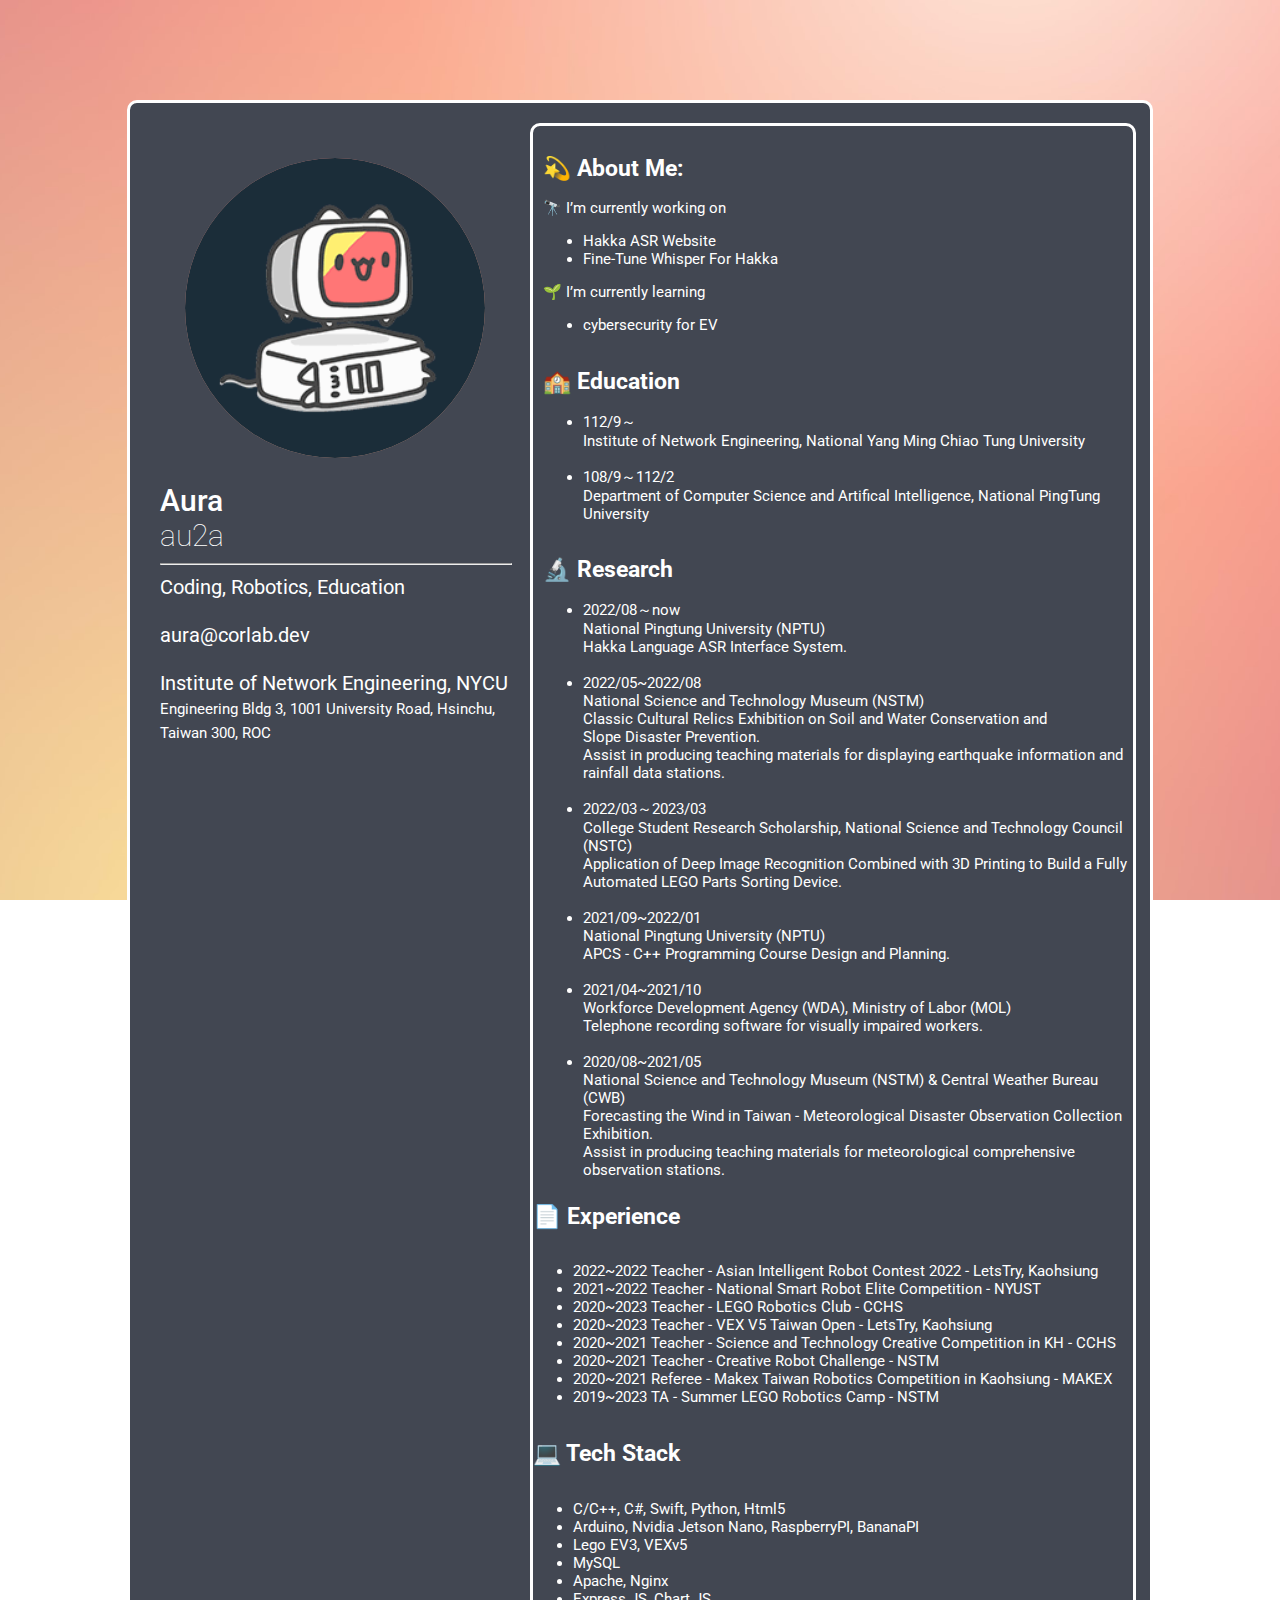
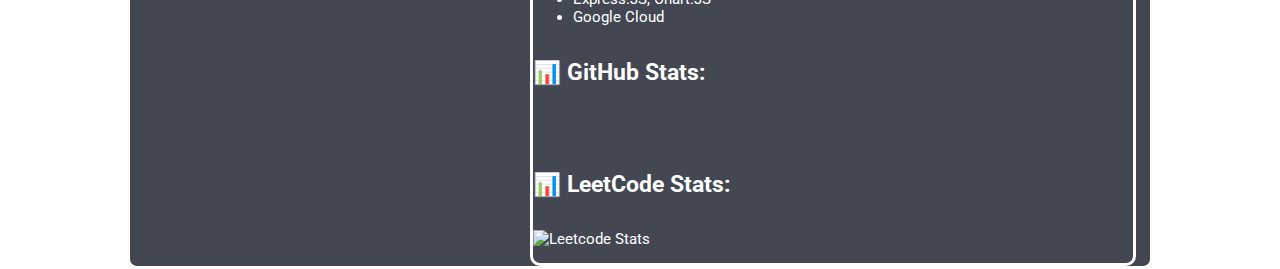
==== index.html @ 82b8f888 "2023/03/27" ====
<!DOCTYPE html>
<html lang="en">

<head>
    <link rel=stylesheet type="text/css" href="css/style.css">
    <meta charset="UTF-8">
    <meta name="viewport" content="width=device-width, initial-scale=1.0">
    <meta http-equiv="X-UA-Compatible" content="ie=edge">
    <title>Document</title>
</head>

<body>
    <div class="Mainarea">
        <div class="left">
            <div class="avatarBackground">
                <img class="avatar" src="css/image/bugcat.gif" alt="Avatar">
            </div>
            <div class="mainInfo">
                <a class="name">Aura</a><br>
                <a class="nickname">au2a</a><br>
                <hr style="width:100%;text-align:left;margin-left:0">
                <a class="bio">Coding, Robotics, Education</a><br>
                <br>
                <a class="email">aura@corlab.dev</a><br>
                <br>
                <div>
                    <a class="company">Institute of Network Engineering, NYCU</a><br>
                    <a class="companyLocation">Engineering Bldg 3, 1001 University Road, Hsinchu, Taiwan 300,
                        ROC</a><br>
                </div>
            </div>
        </div>
        <div class="right">
            <div class="leftDiv">
                <h2>💫 About Me:</h2>
                <p>🔭 I’m currently working on </p>
                <ul>
                    <li>Hakka ASR Website</li>
                    <li>Fine-Tune Whisper For Hakka</li>
                </ul>
                <p>🌱 I’m currently learning </p>
                <ul>
                    <li>cybersecurity for EV</li>
                </ul>
            </div>
            <div class="leftDiv">
                <h2>🏫 Education</h2>
                <ul>
                    <li>112/9～<br>Institute of Network Engineering, National Yang Ming Chiao Tung University</li><br>
                    <li>108/9～112/2<br>Department of Computer Science and Artifical Intelligence, 
                        National PingTung University</li>
                </ul>
            </div>
            <div class="leftDiv">
                <h2>🔬 Research</h2>
                <ul>
                    <li>2022/08～now<br>National Pingtung University (NPTU)<br>Hakka Language ASR Interface System.</li><br>
                    <li>2022/05~2022/08<br>National Science and Technology Museum (NSTM)<br>Classic Cultural Relics Exhibition on Soil and Water Conservation and <br>Slope Disaster Prevention.<br>Assist in producing teaching materials for displaying earthquake information and rainfall data stations.</li><br>
                    <li>2022/03～2023/03<br>College Student Research Scholarship, National Science and Technology Council (NSTC)<br>Application of Deep Image Recognition Combined with 3D Printing to Build a Fully Automated LEGO Parts Sorting Device.</li><br>
                    <li>2021/09~2022/01<br>National Pingtung University (NPTU)<br>APCS - C++ Programming Course Design and Planning.</li><br>
                    <li>2021/04~2021/10<br>Workforce Development Agency  (WDA), Ministry of Labor (MOL)<br>Telephone recording software for visually impaired workers.</li><br>
                    <li>2020/08~2021/05<br>National Science and Technology Museum (NSTM) & Central Weather Bureau <br>(CWB)<br>Forecasting the Wind in Taiwan - Meteorological Disaster Observation Collection Exhibition.<br>Assist in producing teaching materials for meteorological comprehensive observation stations.</li>
                </ul>
            </div>

            <h2 id="-experience">📄 Experience</h2>
            <ul>
                <li>2022~2022 Teacher - Asian Intelligent Robot Contest 2022 - LetsTry, Kaohsiung</li>
                <li>2021~2022 Teacher - National Smart Robot Elite Competition - NYUST</li>
                <li>2020~2023 Teacher - LEGO Robotics Club - CCHS</li>
                <li>2020~2023 Teacher - VEX V5 Taiwan Open - LetsTry, Kaohsiung</li>
                <li>2020~2021 Teacher - Science and Technology Creative Competition in KH - CCHS</li>
                <li>2020~2021 Teacher - Creative Robot Challenge - NSTM</li>
                <li>2020~2021 Referee - Makex Taiwan Robotics Competition in Kaohsiung - MAKEX</li>
                <li>2019~2023 TA - Summer LEGO Robotics Camp - NSTM</li>
            </ul>
            <h2 id="-tech-stack">💻 Tech Stack</h2>
            <ul>
                <li>C/C++, C#, Swift, Python, Html5</li>
                <li>Arduino, Nvidia Jetson Nano, RaspberryPI, BananaPI</li>
                <li>Lego EV3, VEXv5</li>
                <li>MySQL</li>
                <li>Apache, Nginx</li>
                <li>Express.JS, Chart.JS</li>
                <li>Google Cloud</li>
            </ul>
            <h2 id="-github-stats-">📊 GitHub Stats:</h2>
            <p><img src="https://github-readme-stats.vercel.app/api?username=au2a&amp;theme=onedark&amp;hide_border=false&amp;include_all_commits=true&amp;count_private=true"
                    alt="">
                <img src="https://github-readme-stats.vercel.app/api/top-langs/?username=au2a&amp;theme=onedark&amp;hide_border=false&amp;include_all_commits=true&amp;count_private=true&amp;layout=compact"
                    alt="">
            </p>
            <h2 id="-leetcode-stats-">📊 LeetCode Stats:</h2>
            <p><img src="https://leetcard.jacoblin.cool/au2a?theme=nord&amp;ext=heatmap" alt="Leetcode Stats"></p>

        </div>
    </div>
</body>

</html>
---- css/style.css ----
@import url('https://fonts.googleapis.com/css2?family=Roboto:wght@100;400;500&family=Zen+Dots&display=swap');


body {
    background-image: url(image/background.jpg);
    background-repeat: no-repeat;
    background-attachment: fixed;
    background-position: center;
    background-size: cover;
    margin: 0;
    padding: 0;
    border: 0;
    scrollbar-width: none;
    -ms-overflow-style: none;
    
}

body::-webkit-scrollbar {
    display: none;
  }

.Mainarea {
    display: flex;
    flex-direction: row;
    align-items: stretch;
    position: relative;
    width: 1000px;
    top: 100px;
    border: 3px solid white;
    border-radius: 10px;
    background-color: #424752;
    color:white;
    margin: auto;
    padding: 10px;
}

.title{
    font-family: 'Zen Dots', cursive;
    font-size: 72px;
    color: transparent;
    background-image: linear-gradient(90deg, #fba33f, #f5c99b);
    -webkit-background-clip: text;
}

.avatarBackground{
    position: relative;
    top: 10px;
    left: 10px;
    width: 350px;
    height: 350px;
}

.avatar{
    background-image: url(image/background.jpg);
    border-radius: 50%;
    position: relative;
    top: 25px;
    left: 25px;
    width: 300px;
    height: 300px;
}

.left{
    font-family: 'Roboto', monospace;
    display: flex;
    flex-direction: column;
    width: 350px;
    position: relative;
    top: 10px;
    left: 10px;
    font-size: 20px;
}

.right{
    font-family: 'Roboto', monospace;
    display: flex;
    border-radius: 10px;
    border: 3px solid white;
    flex-direction: column;
    position: relative;
    width: 600px;
    top: 10px;
    left: 40px;
    font-size: 15px;
}

.mainInfo{
    position: relative;
    top: 10px;
    left: 10px;
}

.name{
    font-size: 30px;
    font-weight: 500;
}

.nickname{
    font-size: 30px;
    font-weight: 100;
}

.companyLocation{
    font-size: 15px;
}

.leftDiv{
    position: relative;
    top: 10px;
    left: 10px;
}

/* .flex-container {
    display: flex | inline-flex;
  } */

/* .box1 {
    height: 80px;
    background: lightgreen;
    text-align: center;
}

@media(max-width: 390px) {
    .Mainarea {
        width: 300px;
    }
}

@media(min-width: 768px) {
    .box1 {
        background: orange;
    }
}

@media(min-width: 920px) {
    .box1 {
        background: lightpink;
    }
} */
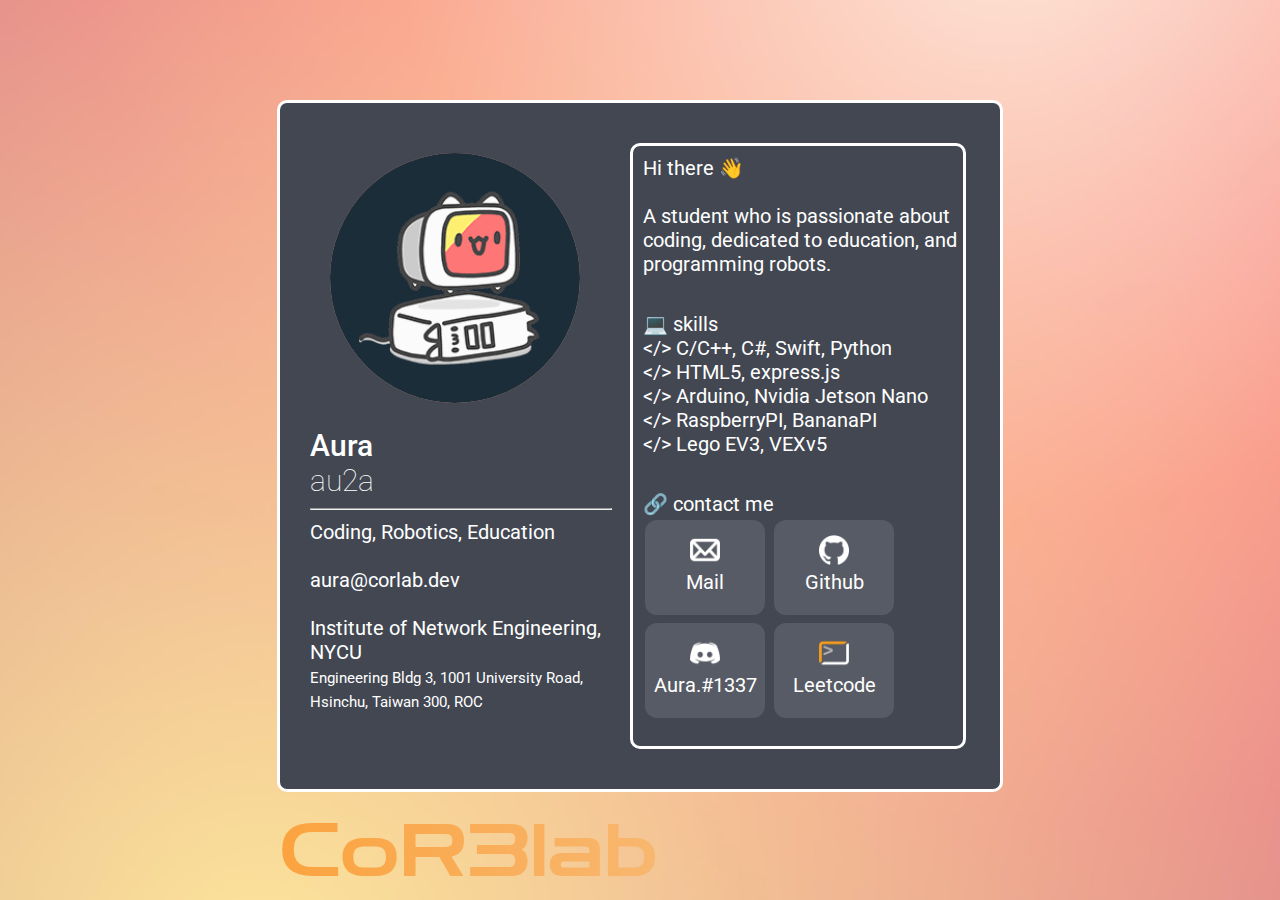
==== commit b361f885: "20230328" ====
--- a/index.html
+++ b/index.html
@@ -6,95 +6,78 @@
     <meta charset="UTF-8">
     <meta name="viewport" content="width=device-width, initial-scale=1.0">
     <meta http-equiv="X-UA-Compatible" content="ie=edge">
-    <title>Document</title>
+    <title>Aura's Website</title>
+    <link rel="icon" href="css/image/coding.png" type="image/x-icon">
 </head>
 
 <body>
-    <div class="Mainarea">
-        <div class="left">
-            <div class="avatarBackground">
-                <img class="avatar" src="css/image/bugcat.gif" alt="Avatar">
+    <div class="area">
+        <div class="top">
+            <div class="left">
+                <div class="avatarBackground">
+                    <img class="avatar" src="css/image/bugcat.gif" alt="Avatar">
+                </div>
+                <div class="mainInfo">
+                    <a class="name">Aura</a><br>
+                    <a class="nickname">au2a</a><br>
+                    <hr style="width:100%;text-align:left;margin-left:0">
+                    <a class="bio">Coding, Robotics, Education</a><br>
+                    <br>
+                    <a class="email">aura@corlab.dev</a><br>
+                    <br>
+                    <div>
+                        <a class="company">Institute of Network Engineering, NYCU</a><br>
+                        <a class="companyLocation">Engineering Bldg 3, 1001 University Road, Hsinchu, Taiwan 300,
+                            ROC</a><br>
+                    </div>
+                </div>
             </div>
-            <div class="mainInfo">
-                <a class="name">Aura</a><br>
-                <a class="nickname">au2a</a><br>
-                <hr style="width:100%;text-align:left;margin-left:0">
-                <a class="bio">Coding, Robotics, Education</a><br>
-                <br>
-                <a class="email">aura@corlab.dev</a><br>
-                <br>
-                <div>
-                    <a class="company">Institute of Network Engineering, NYCU</a><br>
-                    <a class="companyLocation">Engineering Bldg 3, 1001 University Road, Hsinchu, Taiwan 300,
-                        ROC</a><br>
+            <div class="right">
+                <div class="rightDiv">
+                    Hi there 👋<br><br>
+                    A student who is passionate about coding, dedicated to education, and programming robots.
+                </div><br><br>
+                <div class="rightDiv">
+                    💻 skills<br>
+                    &lt;/&gt; C/C++, C#, Swift, Python<br>
+                    &lt;/&gt; HTML5, express.js<br>
+                    &lt;/&gt; Arduino, Nvidia Jetson Nano<br>
+                    &lt;/&gt; RaspberryPI, BananaPI<br>
+                    &lt;/&gt; Lego EV3, VEXv5<br>
+                </div><br><br>
+                <div class="rightDiv">
+                    🔗 contact me<br>
+                    <a class="button" href="mailto:aura@corelab.dev"><img width="30px" height="30px"
+                        src="css/image/mail.png"><div>Mail</div></a>
+                    <a class="button" href="https://github.com/AU2A"><img width="30px" height="30px"
+                            src="css/image/github.png"><div>Github</div></a>
+                    <a class="button" onclick="myFunction()"><img width="30px" height="30px"
+                            src="css/image/discord.png"><div id="dc">Aura.#1337</div></a>
+                            <a class="button" href="https://leetcode.com/AU2A/"><img width="30px" height="30px"
+                                    src="css/image/leetCode.png"><div id="dc">Leetcode</div></a>
                 </div>
             </div>
         </div>
-        <div class="right">
-            <div class="leftDiv">
-                <h2>💫 About Me:</h2>
-                <p>🔭 I’m currently working on </p>
-                <ul>
-                    <li>Hakka ASR Website</li>
-                    <li>Fine-Tune Whisper For Hakka</li>
-                </ul>
-                <p>🌱 I’m currently learning </p>
-                <ul>
-                    <li>cybersecurity for EV</li>
-                </ul>
-            </div>
-            <div class="leftDiv">
-                <h2>🏫 Education</h2>
-                <ul>
-                    <li>112/9～<br>Institute of Network Engineering, National Yang Ming Chiao Tung University</li><br>
-                    <li>108/9～112/2<br>Department of Computer Science and Artifical Intelligence, 
-                        National PingTung University</li>
-                </ul>
-            </div>
-            <div class="leftDiv">
-                <h2>🔬 Research</h2>
-                <ul>
-                    <li>2022/08～now<br>National Pingtung University (NPTU)<br>Hakka Language ASR Interface System.</li><br>
-                    <li>2022/05~2022/08<br>National Science and Technology Museum (NSTM)<br>Classic Cultural Relics Exhibition on Soil and Water Conservation and <br>Slope Disaster Prevention.<br>Assist in producing teaching materials for displaying earthquake information and rainfall data stations.</li><br>
-                    <li>2022/03～2023/03<br>College Student Research Scholarship, National Science and Technology Council (NSTC)<br>Application of Deep Image Recognition Combined with 3D Printing to Build a Fully Automated LEGO Parts Sorting Device.</li><br>
-                    <li>2021/09~2022/01<br>National Pingtung University (NPTU)<br>APCS - C++ Programming Course Design and Planning.</li><br>
-                    <li>2021/04~2021/10<br>Workforce Development Agency  (WDA), Ministry of Labor (MOL)<br>Telephone recording software for visually impaired workers.</li><br>
-                    <li>2020/08~2021/05<br>National Science and Technology Museum (NSTM) & Central Weather Bureau <br>(CWB)<br>Forecasting the Wind in Taiwan - Meteorological Disaster Observation Collection Exhibition.<br>Assist in producing teaching materials for meteorological comprehensive observation stations.</li>
-                </ul>
-            </div>
-
-            <h2 id="-experience">📄 Experience</h2>
-            <ul>
-                <li>2022~2022 Teacher - Asian Intelligent Robot Contest 2022 - LetsTry, Kaohsiung</li>
-                <li>2021~2022 Teacher - National Smart Robot Elite Competition - NYUST</li>
-                <li>2020~2023 Teacher - LEGO Robotics Club - CCHS</li>
-                <li>2020~2023 Teacher - VEX V5 Taiwan Open - LetsTry, Kaohsiung</li>
-                <li>2020~2021 Teacher - Science and Technology Creative Competition in KH - CCHS</li>
-                <li>2020~2021 Teacher - Creative Robot Challenge - NSTM</li>
-                <li>2020~2021 Referee - Makex Taiwan Robotics Competition in Kaohsiung - MAKEX</li>
-                <li>2019~2023 TA - Summer LEGO Robotics Camp - NSTM</li>
-            </ul>
-            <h2 id="-tech-stack">💻 Tech Stack</h2>
-            <ul>
-                <li>C/C++, C#, Swift, Python, Html5</li>
-                <li>Arduino, Nvidia Jetson Nano, RaspberryPI, BananaPI</li>
-                <li>Lego EV3, VEXv5</li>
-                <li>MySQL</li>
-                <li>Apache, Nginx</li>
-                <li>Express.JS, Chart.JS</li>
-                <li>Google Cloud</li>
-            </ul>
-            <h2 id="-github-stats-">📊 GitHub Stats:</h2>
-            <p><img src="https://github-readme-stats.vercel.app/api?username=au2a&amp;theme=onedark&amp;hide_border=false&amp;include_all_commits=true&amp;count_private=true"
-                    alt="">
-                <img src="https://github-readme-stats.vercel.app/api/top-langs/?username=au2a&amp;theme=onedark&amp;hide_border=false&amp;include_all_commits=true&amp;count_private=true&amp;layout=compact"
-                    alt="">
-            </p>
-            <h2 id="-leetcode-stats-">📊 LeetCode Stats:</h2>
-            <p><img src="https://leetcard.jacoblin.cool/au2a?theme=nord&amp;ext=heatmap" alt="Leetcode Stats"></p>
-
+        <div class="down">
+            CoR3lab
         </div>
     </div>
+    <div class="bottom">
+
+    </div>
 </body>
+<script>
+    function myFunction() {
+        // Get the text field
+        var copyText = "Aura.#1337"
+        // Copy the text inside the text field
+        navigator.clipboard.writeText(copyText);
+        document.getElementById("dc").textContent = "Copied!"
+        setTimeout(function () {
+            document.getElementById("dc").textContent = copyText
+        }, 1000); //delay is in milliseconds 
+
+    }
+</script>
 
 </html>--- a/css/style.css
+++ b/css/style.css
@@ -1,5 +1,31 @@
 @import url('https://fonts.googleapis.com/css2?family=Roboto:wght@100;400;500&family=Zen+Dots&display=swap');
 
+@keyframes login {
+    0% {
+        top: 0px;
+        opacity: 0;
+    }
+
+    100% {
+        top: 100px;
+        opacity: 1;
+    }
+}
+
+.area {
+    display: flex;
+    top: 100px;
+    flex-direction: column;
+    position: relative;
+    border: 3px solid white;
+    border-radius: 10px;
+    background-color: #424752;
+    color: white;
+    margin: auto;
+    animation-name: login;
+    animation-duration: 1s;
+    animation-iteration-count: 1
+}
 
 body {
     background-image: url(image/background.jpg);
@@ -12,29 +38,34 @@
     border: 0;
     scrollbar-width: none;
     -ms-overflow-style: none;
-    
 }
 
 body::-webkit-scrollbar {
     display: none;
-  }
-
-.Mainarea {
-    display: flex;
-    flex-direction: row;
-    align-items: stretch;
-    position: relative;
-    width: 1000px;
+}
+
+ul {
+    list-style-image: url("image/coding_mini.png");
+}
+
+li {
+    position: relative;
+    top: 12px;
+    vertical-align: super;
+}
+
+
+.top {
+    width: 100%;
+    display: flex;
+    position: relative;
+}
+
+.down {
+    display: flex;
+    position: relative;
     top: 100px;
-    border: 3px solid white;
-    border-radius: 10px;
-    background-color: #424752;
-    color:white;
-    margin: auto;
-    padding: 10px;
-}
-
-.title{
+    height: 80px;
     font-family: 'Zen Dots', cursive;
     font-size: 72px;
     color: transparent;
@@ -42,25 +73,7 @@
     -webkit-background-clip: text;
 }
 
-.avatarBackground{
-    position: relative;
-    top: 10px;
-    left: 10px;
-    width: 350px;
-    height: 350px;
-}
-
-.avatar{
-    background-image: url(image/background.jpg);
-    border-radius: 50%;
-    position: relative;
-    top: 25px;
-    left: 25px;
-    width: 300px;
-    height: 300px;
-}
-
-.left{
+.left {
     font-family: 'Roboto', monospace;
     display: flex;
     flex-direction: column;
@@ -71,69 +84,193 @@
     font-size: 20px;
 }
 
-.right{
+.right {
     font-family: 'Roboto', monospace;
     display: flex;
     border-radius: 10px;
     border: 3px solid white;
     flex-direction: column;
     position: relative;
-    width: 600px;
-    top: 10px;
-    left: 40px;
+    top: 40px;
     font-size: 15px;
 }
 
-.mainInfo{
+.title {
+    font-family: 'Zen Dots', cursive;
+    font-size: 72px;
+    color: transparent;
+    background-image: linear-gradient(90deg, #fba33f, #f5c99b);
+    -webkit-background-clip: text;
+}
+
+.avatarBackground {
+    position: relative;
+}
+
+.avatar {
+    background-image: url(image/background.jpg);
+    border-radius: 50%;
+    position: relative;
+}
+
+.mainInfo {
+    position: relative;
+    top: 15px;
+    left: 20px;
+}
+
+.name {
+    font-size: 30px;
+    font-weight: 500;
+}
+
+.nickname {
+    font-size: 30px;
+    font-weight: 100;
+}
+
+.companyLocation {
+    font-size: 15px;
+}
+
+.rightDiv {
     position: relative;
     top: 10px;
     left: 10px;
-}
-
-.name{
-    font-size: 30px;
-    font-weight: 500;
-}
-
-.nickname{
-    font-size: 30px;
-    font-weight: 100;
-}
-
-.companyLocation{
-    font-size: 15px;
-}
-
-.leftDiv{
-    position: relative;
-    top: 10px;
-    left: 10px;
-}
-
-/* .flex-container {
-    display: flex | inline-flex;
-  } */
-
-/* .box1 {
+    font-size: 20px;
+}
+
+.button {
+    background-color: #575b65;
+    border: none;
+    color: white;
+    padding-top: 15px ;
+    text-align: center;
+    text-decoration: none;
+    display: inline-block;
+    font-size: 20px;
+    margin: 4px 2px;
+    cursor: pointer;
+    border-radius: 12px;
     height: 80px;
-    background: lightgreen;
-    text-align: center;
-}
-
-@media(max-width: 390px) {
-    .Mainarea {
-        width: 300px;
+    width: 120px;
+}
+
+@media(min-width: 0px) {
+    .area {
+        width: 300px;
+        flex-direction: column;
+        align-items: stretch;
+    }
+
+    .avatarBackground {
+        top: 15px;
+        left: 15px;
+        width: 250px;
+        height: 250px;
+    }
+
+    .avatar {
+        top: 25px;
+        left: 25px;
+        width: 200px;
+        height: 200px;
+    }
+
+    .top {
+        flex-direction: column;
+    }
+
+    .mainInfo {
+        width: 240px;
+    }
+
+    .right {
+        left: 20px;
+        width: 250px;
+        height: 870px;
+    }
+
+    .rightDiv {
+        width: 240px;
     }
 }
 
 @media(min-width: 768px) {
-    .box1 {
-        background: orange;
-    }
-}
-
-@media(min-width: 920px) {
-    .box1 {
-        background: lightpink;
-    }
-} */+    .area {
+        width: 720px;
+        flex-direction: column;
+        align-items: stretch;
+    }
+
+    .avatarBackground {
+        top: 15px;
+        left: 15px;
+        width: 300px;
+        height: 300px;
+    }
+
+    .avatar {
+        top: 25px;
+        left: 25px;
+        width: 250px;
+        height: 250px;
+    }
+
+    .top {
+        flex-direction: row;
+    }
+
+    .mainInfo {
+        width: 300px;
+    }
+
+    .right {
+        left: 0px;
+        width: 330px;
+        height: 600px;
+    }
+
+    .rightDiv {
+        width: auto;
+    }
+}
+
+@media(min-width: 1440px) {
+    .area {
+        width: 1100px;
+        flex-direction: column;
+        align-items: stretch;
+    }
+
+    .avatarBackground {
+        top: 15px;
+        left: 15px;
+        width: 350px;
+        height: 350px;
+    }
+
+    .avatar {
+        top: 25px;
+        left: 25px;
+        width: 300px;
+        height: 300px;
+    }
+
+    .top {
+        flex-direction: row;
+    }
+
+    .right {
+        left: 100px;
+        width: 610px;
+    }
+
+    .mainInfo {
+        width: 350px;
+    }
+
+    .rightDiv {
+        width: auto;
+    }
+}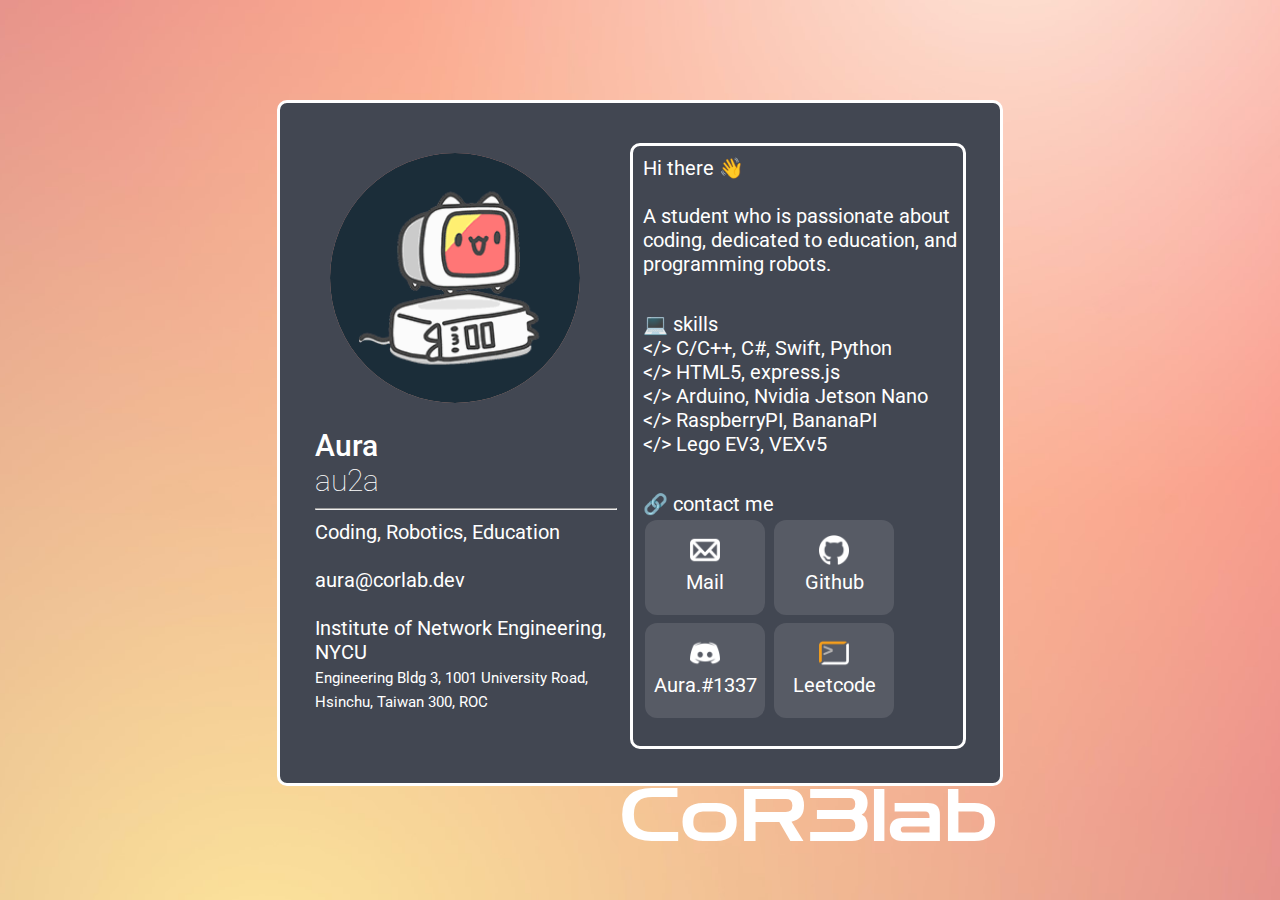
==== commit 0c466e21: "20230329" ====
--- a/index.html
+++ b/index.html
@@ -62,9 +62,6 @@
             CoR3lab
         </div>
     </div>
-    <div class="bottom">
-
-    </div>
 </body>
 <script>
     function myFunction() {
--- a/css/style.css
+++ b/css/style.css
@@ -1,6 +1,6 @@
 @import url('https://fonts.googleapis.com/css2?family=Roboto:wght@100;400;500&family=Zen+Dots&display=swap');
 
-@keyframes login {
+@keyframes up2down {
     0% {
         top: 0px;
         opacity: 0;
@@ -8,6 +8,23 @@
 
     100% {
         top: 100px;
+        opacity: 1;
+    }
+}
+
+@keyframes left2right {
+    0% {
+        left: 0px;
+        opacity: 0;
+    }
+
+    50% {
+        left: 0px;
+        opacity: 0;
+    }
+
+    100% {
+        left: var(--slide-up-y);
         opacity: 1;
     }
 }
@@ -22,7 +39,7 @@
     background-color: #424752;
     color: white;
     margin: auto;
-    animation-name: login;
+    animation-name: up2down;
     animation-duration: 1s;
     animation-iteration-count: 1
 }
@@ -64,13 +81,14 @@
 .down {
     display: flex;
     position: relative;
-    top: 100px;
-    height: 80px;
+    top: 65px;
+    left: var(--slide-up-y);
     font-family: 'Zen Dots', cursive;
-    font-size: 72px;
     color: transparent;
-    background-image: linear-gradient(90deg, #fba33f, #f5c99b);
+    background-image: linear-gradient(90deg, #ffffff, #ffffff);
     -webkit-background-clip: text;
+    animation-name: left2right;
+    animation-duration: 2s;
 }
 
 .left {
@@ -95,14 +113,6 @@
     font-size: 15px;
 }
 
-.title {
-    font-family: 'Zen Dots', cursive;
-    font-size: 72px;
-    color: transparent;
-    background-image: linear-gradient(90deg, #fba33f, #f5c99b);
-    -webkit-background-clip: text;
-}
-
 .avatarBackground {
     position: relative;
 }
@@ -116,7 +126,7 @@
 .mainInfo {
     position: relative;
     top: 15px;
-    left: 20px;
+    left: 25px;
 }
 
 .name {
@@ -157,8 +167,12 @@
 }
 
 @media(min-width: 0px) {
+    :root {
+        --slide-up-y: 110px;
+    }
     .area {
         width: 300px;
+        height: 1500px;
         flex-direction: column;
         align-items: stretch;
     }
@@ -194,11 +208,18 @@
     .rightDiv {
         width: 240px;
     }
+    .down{
+        font-size: 36px;
+    }
 }
 
 @media(min-width: 768px) {
+    :root {
+        --slide-up-y: 340px;
+    }
     .area {
         width: 720px;
+        height: 680px;
         flex-direction: column;
         align-items: stretch;
     }
@@ -234,18 +255,25 @@
     .rightDiv {
         width: auto;
     }
+    .down{
+        font-size: 72px;
+    }
 }
 
 @media(min-width: 1440px) {
+    :root {
+        --slide-up-y: 720px;
+    }
     .area {
         width: 1100px;
+        height: 680px;
         flex-direction: column;
         align-items: stretch;
     }
 
     .avatarBackground {
-        top: 15px;
-        left: 15px;
+        top: 20px;
+        left: 20px;
         width: 350px;
         height: 350px;
     }
@@ -273,4 +301,7 @@
     .rightDiv {
         width: auto;
     }
+    .down{
+        font-size: 72px;
+    }
 }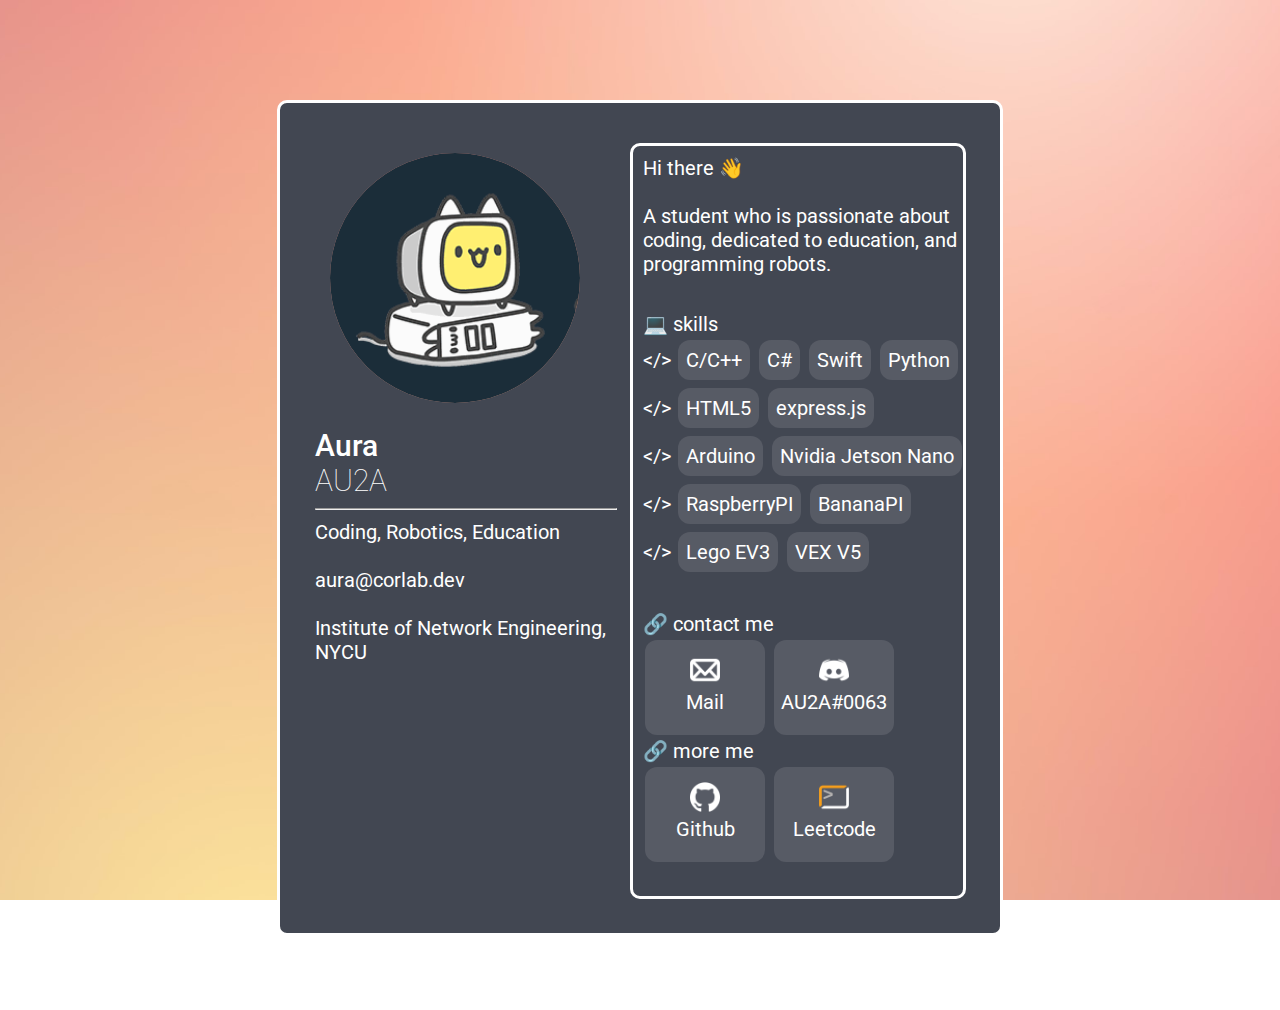
==== commit b5783fce: "20230329" ====
--- a/index.html
+++ b/index.html
@@ -19,7 +19,7 @@
                 </div>
                 <div class="mainInfo">
                     <a class="name">Aura</a><br>
-                    <a class="nickname">au2a</a><br>
+                    <a class="nickname">AU2A</a><br>
                     <hr style="width:100%;text-align:left;margin-left:0">
                     <a class="bio">Coding, Robotics, Education</a><br>
                     <br>
@@ -27,8 +27,6 @@
                     <br>
                     <div>
                         <a class="company">Institute of Network Engineering, NYCU</a><br>
-                        <a class="companyLocation">Engineering Bldg 3, 1001 University Road, Hsinchu, Taiwan 300,
-                            ROC</a><br>
                     </div>
                 </div>
             </div>
@@ -39,22 +37,36 @@
                 </div><br><br>
                 <div class="rightDiv">
                     💻 skills<br>
-                    &lt;/&gt; C/C++, C#, Swift, Python<br>
-                    &lt;/&gt; HTML5, express.js<br>
-                    &lt;/&gt; Arduino, Nvidia Jetson Nano<br>
-                    &lt;/&gt; RaspberryPI, BananaPI<br>
-                    &lt;/&gt; Lego EV3, VEXv5<br>
+                    &lt;/&gt; <a class="skill">C/C++</a> <a class="skill">C#</a> <a class="skill">Swift</a> <a
+                        class="skill">Python</a><br>
+                    &lt;/&gt; <a class="skill">HTML5</a> <a class="skill">express.js</a><br>
+                    &lt;/&gt; <a class="skill">Arduino</a> <a class="skill">Nvidia Jetson Nano</a><br>
+                    &lt;/&gt; <a class="skill">RaspberryPI</a> <a class="skill">BananaPI</a><br>
+                    &lt;/&gt; <a class="skill">Lego EV3</a> <a class="skill">VEX V5</a><br>
                 </div><br><br>
-                <div class="rightDiv">
-                    🔗 contact me<br>
-                    <a class="button" href="mailto:aura@corelab.dev"><img width="30px" height="30px"
-                        src="css/image/mail.png"><div>Mail</div></a>
-                    <a class="button" href="https://github.com/AU2A"><img width="30px" height="30px"
-                            src="css/image/github.png"><div>Github</div></a>
-                    <a class="button" onclick="myFunction()"><img width="30px" height="30px"
-                            src="css/image/discord.png"><div id="dc">Aura.#1337</div></a>
-                            <a class="button" href="https://leetcode.com/AU2A/"><img width="30px" height="30px"
-                                    src="css/image/leetCode.png"><div id="dc">Leetcode</div></a>
+                <div class="link">
+                    <div style="width: 270px;">
+                        🔗 contact me<br>
+                        <a class="button" href="mailto:aura@corelab.dev"><img width="30px" height="30px"
+                                src="css/image/mail.png">
+                            <div>Mail</div>
+                        </a>
+                        <a class="button" onclick="myFunction()"><img width="30px" height="30px"
+                                src="css/image/discord.png">
+                            <div id="dc">AU2A#0063</div>
+                        </a>
+                    </div>
+                    <div style="width: 270px;">
+                        🔗 more me<br>
+                        <a class="button" href="https://github.com/AU2A"><img width="30px" height="30px"
+                                src="css/image/github.png">
+                            <div>Github</div>
+                        </a>
+                        <a class="button" href="https://leetcode.com/AU2A/"><img width="30px" height="30px"
+                                src="css/image/leetCode.png">
+                            <div id="dc">Leetcode</div>
+                        </a>
+                    </div>
                 </div>
             </div>
         </div>
@@ -66,7 +78,7 @@
 <script>
     function myFunction() {
         // Get the text field
-        var copyText = "Aura.#1337"
+        var copyText = document.getElementById("dc").textContent
         // Copy the text inside the text field
         navigator.clipboard.writeText(copyText);
         document.getElementById("dc").textContent = "Copied!"
--- a/css/style.css
+++ b/css/style.css
@@ -25,6 +25,23 @@
 
     100% {
         left: var(--slide-up-y);
+        opacity: 1;
+    }
+}
+
+@keyframes down2up {
+    0% {
+        left: -100px;
+        opacity: 0;
+    }
+
+    50% {
+        left: -100px;
+        opacity: 0;
+    }
+
+    100% {
+        left: 0px;
         opacity: 1;
     }
 }
@@ -150,26 +167,53 @@
     font-size: 20px;
 }
 
+.link {
+    position: relative;
+    top: 10px;
+    left: 10px;
+    width: 700px;
+    font-size: 20px;
+    display: flex;
+}
+
 .button {
     background-color: #575b65;
     border: none;
     color: white;
-    padding-top: 15px ;
+    padding-top: 15px;
+    text-align: center;
+    text-decoration: none;
+    display: inline-block;
+    margin: 4px 2px;
+    cursor: pointer;
+    border-radius: 12px;
+    height: 80px;
+    animation-name: down2up;
+    animation-duration: 1s;
+    animation-iteration-count: 1;
+}
+
+.skill {
+    background-color: #575b65;
+    border: none;
+    color: white;
+    padding: 8px 8px;
     text-align: center;
     text-decoration: none;
     display: inline-block;
     font-size: 20px;
     margin: 4px 2px;
-    cursor: pointer;
     border-radius: 12px;
-    height: 80px;
-    width: 120px;
+    /* animation-name: down2up;
+    animation-duration: 1s;
+    animation-iteration-count: 1 */
 }
 
 @media(min-width: 0px) {
     :root {
         --slide-up-y: 110px;
     }
+
     .area {
         width: 300px;
         height: 1500px;
@@ -202,14 +246,24 @@
     .right {
         left: 20px;
         width: 250px;
-        height: 870px;
+        height: 910px;
     }
 
     .rightDiv {
         width: 240px;
     }
-    .down{
+
+    .down {
         font-size: 36px;
+    }
+
+    .link {
+        flex-direction: column;
+    }
+
+    .button {
+        font-size: 15px;
+        width: 105px;
     }
 }
 
@@ -217,9 +271,10 @@
     :root {
         --slide-up-y: 340px;
     }
+
     .area {
         width: 720px;
-        height: 680px;
+        height: 830px;
         flex-direction: column;
         align-items: stretch;
     }
@@ -249,14 +304,24 @@
     .right {
         left: 0px;
         width: 330px;
-        height: 600px;
+        height: 750px;
     }
 
     .rightDiv {
         width: auto;
     }
-    .down{
+
+    .down {
         font-size: 72px;
+    }
+
+    .link {
+        flex-direction: column;
+    }
+
+    .button {
+        font-size: 20px;
+        width: 120px;
     }
 }
 
@@ -264,6 +329,7 @@
     :root {
         --slide-up-y: 720px;
     }
+
     .area {
         width: 1100px;
         height: 680px;
@@ -292,6 +358,7 @@
     .right {
         left: 100px;
         width: 610px;
+        height: 600px;
     }
 
     .mainInfo {
@@ -301,7 +368,17 @@
     .rightDiv {
         width: auto;
     }
-    .down{
+
+    .down {
         font-size: 72px;
     }
+
+    .link {
+        flex-direction: row;
+    }
+
+    .button {
+        font-size: 20px;
+        width: 120px;
+    }
 }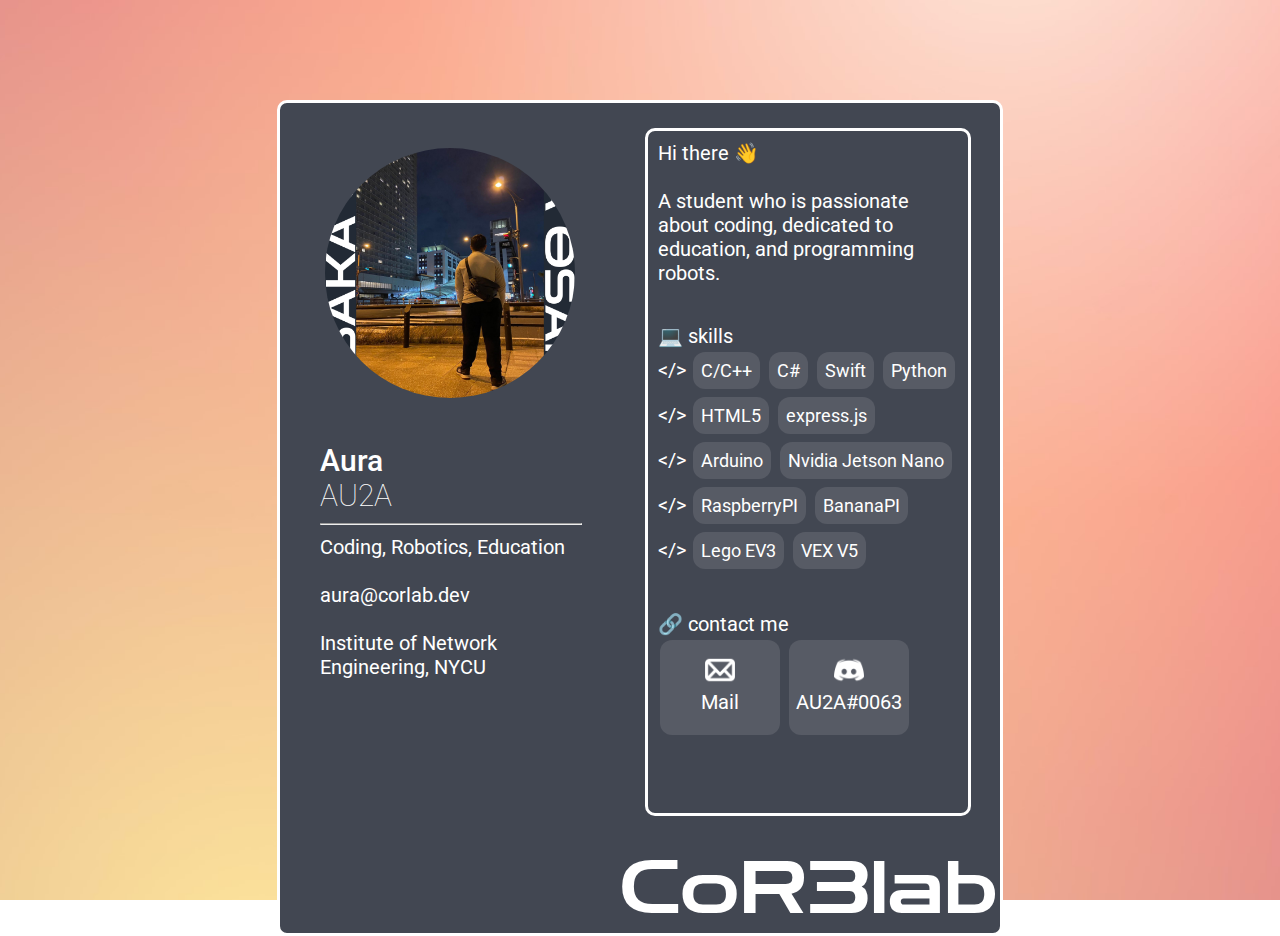
==== commit e8633cc6: "20230406" ====
--- a/index.html
+++ b/index.html
@@ -15,7 +15,7 @@
         <div class="top">
             <div class="left">
                 <div class="avatarBackground">
-                    <img class="avatar" src="css/image/bugcat.gif" alt="Avatar">
+                    <img class="avatar" src="css/image/me.jpg" alt="Avatar">
                 </div>
                 <div class="mainInfo">
                     <a class="name">Aura</a><br>
@@ -34,7 +34,7 @@
                 <div class="rightDiv">
                     Hi there 👋<br><br>
                     A student who is passionate about coding, dedicated to education, and programming robots.
-                </div><br><br>
+                </div><br>
                 <div class="rightDiv">
                     💻 skills<br>
                     &lt;/&gt; <a class="skill">C/C++</a> <a class="skill">C#</a> <a class="skill">Swift</a> <a
@@ -43,7 +43,7 @@
                     &lt;/&gt; <a class="skill">Arduino</a> <a class="skill">Nvidia Jetson Nano</a><br>
                     &lt;/&gt; <a class="skill">RaspberryPI</a> <a class="skill">BananaPI</a><br>
                     &lt;/&gt; <a class="skill">Lego EV3</a> <a class="skill">VEX V5</a><br>
-                </div><br><br>
+                </div><br>
                 <div class="link">
                     <div style="width: 270px;">
                         🔗 contact me<br>
@@ -56,17 +56,8 @@
                             <div id="dc">AU2A#0063</div>
                         </a>
                     </div>
-                    <div style="width: 270px;">
-                        🔗 more me<br>
-                        <a class="button" href="https://github.com/AU2A"><img width="30px" height="30px"
-                                src="css/image/github.png">
-                            <div>Github</div>
-                        </a>
-                        <a class="button" href="https://leetcode.com/AU2A/"><img width="30px" height="30px"
-                                src="css/image/leetCode.png">
-                            <div id="dc">Leetcode</div>
-                        </a>
-                    </div>
+                    <p style="color: transparent;">CDC{Oh_U_seE_me}</p>
+                    <!--CDC{Oh_U_seE_an0ther_me}-->
                 </div>
             </div>
         </div>
--- a/css/style.css
+++ b/css/style.css
@@ -44,21 +44,6 @@
         left: 0px;
         opacity: 1;
     }
-}
-
-.area {
-    display: flex;
-    top: 100px;
-    flex-direction: column;
-    position: relative;
-    border: 3px solid white;
-    border-radius: 10px;
-    background-color: #424752;
-    color: white;
-    margin: auto;
-    animation-name: up2down;
-    animation-duration: 1s;
-    animation-iteration-count: 1
 }
 
 body {
@@ -72,40 +57,45 @@
     border: 0;
     scrollbar-width: none;
     -ms-overflow-style: none;
+    cursor: default;
 }
 
 body::-webkit-scrollbar {
     display: none;
 }
 
-ul {
-    list-style-image: url("image/coding_mini.png");
-}
-
-li {
-    position: relative;
-    top: 12px;
-    vertical-align: super;
-}
-
+.area {
+    animation-name: up2down;
+    animation-duration: 1s;
+    animation-iteration-count: 1;
+    align-items: stretch;
+    border: 3px solid white;
+    border-radius: 10px;
+    background-color: #424752;
+    color: white;
+    display: flex;
+    margin: auto;
+    position: relative;
+    top: 100px;
+}
 
 .top {
+    display: flex;
+    position: relative;
     width: 100%;
-    display: flex;
-    position: relative;
 }
 
 .down {
-    display: flex;
-    position: relative;
-    top: 65px;
+    animation-name: left2right;
+    -webkit-background-clip: text;
+    animation-duration: 2s;
+    background-image: linear-gradient(90deg, #ffffff, #ffffff);
+    color: transparent;
+    display: flex;
+    font-family: 'Zen Dots', cursive;
     left: var(--slide-up-y);
-    font-family: 'Zen Dots', cursive;
-    color: transparent;
-    background-image: linear-gradient(90deg, #ffffff, #ffffff);
-    -webkit-background-clip: text;
-    animation-name: left2right;
-    animation-duration: 2s;
+    position: relative;
+    top: 5px;
 }
 
 .left {
@@ -114,8 +104,7 @@
     flex-direction: column;
     width: 350px;
     position: relative;
-    top: 10px;
-    left: 10px;
+    padding: 20px;
     font-size: 20px;
 }
 
@@ -125,25 +114,28 @@
     border-radius: 10px;
     border: 3px solid white;
     flex-direction: column;
-    position: relative;
-    top: 40px;
-    font-size: 15px;
+    margin: 25px;
+    position: relative;
 }
 
 .avatarBackground {
-    position: relative;
+    background-color: #424752;
 }
 
 .avatar {
     background-image: url(image/background.jpg);
     border-radius: 50%;
     position: relative;
+    transition: transform .1s;
+}
+.avatar:hover{
+    transform: scale(1.1);
+    border-radius: 30%
 }
 
 .mainInfo {
     position: relative;
-    top: 15px;
-    left: 25px;
+    padding: 20px;
 }
 
 .name {
@@ -156,22 +148,16 @@
     font-weight: 100;
 }
 
-.companyLocation {
-    font-size: 15px;
-}
-
 .rightDiv {
     position: relative;
-    top: 10px;
-    left: 10px;
+    padding: 10px;
     font-size: 20px;
 }
 
 .link {
     position: relative;
-    top: 10px;
-    left: 10px;
-    width: 700px;
+    padding: 10px;
+    width: 600px;
     font-size: 20px;
     display: flex;
 }
@@ -191,6 +177,10 @@
     animation-name: down2up;
     animation-duration: 1s;
     animation-iteration-count: 1;
+    transition: transform .1s;
+}
+.button:hover{
+    transform: scale(1.2);
 }
 
 .skill {
@@ -201,12 +191,16 @@
     text-align: center;
     text-decoration: none;
     display: inline-block;
-    font-size: 20px;
     margin: 4px 2px;
+    cursor: ;
     border-radius: 12px;
     /* animation-name: down2up;
     animation-duration: 1s;
     animation-iteration-count: 1 */
+    transition: transform .1s;
+}
+.skill:hover{
+    transform: scale(1.2);
 }
 
 @media(min-width: 0px) {
@@ -215,56 +209,51 @@
     }
 
     .area {
+        flex-direction: column;
+        height: 1570px;
         width: 300px;
-        height: 1500px;
-        flex-direction: column;
-        align-items: stretch;
+    }
+
+    .top {
+        flex-direction: column;
+    }
+
+    .down {
+        font-size: 36px;
+        width: 190px;
+    }
+
+    .link {
+        flex-direction: column;
+    }
+
+    .left {
+        width: 260px;
+    }
+
+    .right {
+        width: 240px;
     }
 
     .avatarBackground {
-        top: 15px;
-        left: 15px;
         width: 250px;
         height: 250px;
     }
 
     .avatar {
-        top: 25px;
-        left: 25px;
+        margin: 25px;
         width: 200px;
         height: 200px;
-    }
-
-    .top {
-        flex-direction: column;
-    }
-
-    .mainInfo {
-        width: 240px;
-    }
-
-    .right {
-        left: 20px;
-        width: 250px;
-        height: 910px;
-    }
-
-    .rightDiv {
-        width: 240px;
-    }
-
-    .down {
-        font-size: 36px;
-    }
-
-    .link {
-        flex-direction: column;
     }
 
     .button {
         font-size: 15px;
         width: 105px;
     }
+
+    .skill {
+        font-size: 18px;
+    }
 }
 
 @media(min-width: 768px) {
@@ -273,56 +262,51 @@
     }
 
     .area {
+        flex-direction: column;
+        height: 830px;
         width: 720px;
-        height: 830px;
-        flex-direction: column;
-        align-items: stretch;
+    }
+
+    .top {
+        flex-direction: row;
+    }
+
+    .down {
+        font-size: 72px;
+        width: 380px;
+    }
+
+    .link {
+        flex-direction: column;
+    }
+
+    .right {
+        width: 320px;
+    }
+
+    .left {
+        width: 300px;
     }
 
     .avatarBackground {
-        top: 15px;
-        left: 15px;
         width: 300px;
         height: 300px;
     }
 
     .avatar {
-        top: 25px;
-        left: 25px;
+        margin: 25px;
         width: 250px;
         height: 250px;
-    }
-
-    .top {
-        flex-direction: row;
-    }
-
-    .mainInfo {
-        width: 300px;
-    }
-
-    .right {
-        left: 0px;
-        width: 330px;
-        height: 750px;
-    }
-
-    .rightDiv {
-        width: auto;
-    }
-
-    .down {
-        font-size: 72px;
-    }
-
-    .link {
-        flex-direction: column;
     }
 
     .button {
         font-size: 20px;
         width: 120px;
     }
+
+    .skill {
+        font-size: 18px;
+    }
 }
 
 @media(min-width: 1440px) {
@@ -331,54 +315,49 @@
     }
 
     .area {
+        flex-direction: column;
+        height: 680px;
         width: 1100px;
-        height: 680px;
-        flex-direction: column;
-        align-items: stretch;
+    }
+
+    .top {
+        flex-direction: row;
+    }
+
+    .down {
+        font-size: 72px;
+        width: 380px;
+    }
+
+    .link {
+        flex-direction: row;
+    }
+
+    .right {
+        width: 700px;
+    }
+
+    .left {
+        width: 350px;
     }
 
     .avatarBackground {
-        top: 20px;
-        left: 20px;
         width: 350px;
         height: 350px;
     }
 
     .avatar {
-        top: 25px;
-        left: 25px;
+        margin: 25px;
         width: 300px;
         height: 300px;
-    }
-
-    .top {
-        flex-direction: row;
-    }
-
-    .right {
-        left: 100px;
-        width: 610px;
-        height: 600px;
-    }
-
-    .mainInfo {
-        width: 350px;
-    }
-
-    .rightDiv {
-        width: auto;
-    }
-
-    .down {
-        font-size: 72px;
-    }
-
-    .link {
-        flex-direction: row;
     }
 
     .button {
         font-size: 20px;
         width: 120px;
     }
+
+    .skill {
+        font-size: 20px;
+    }
 }